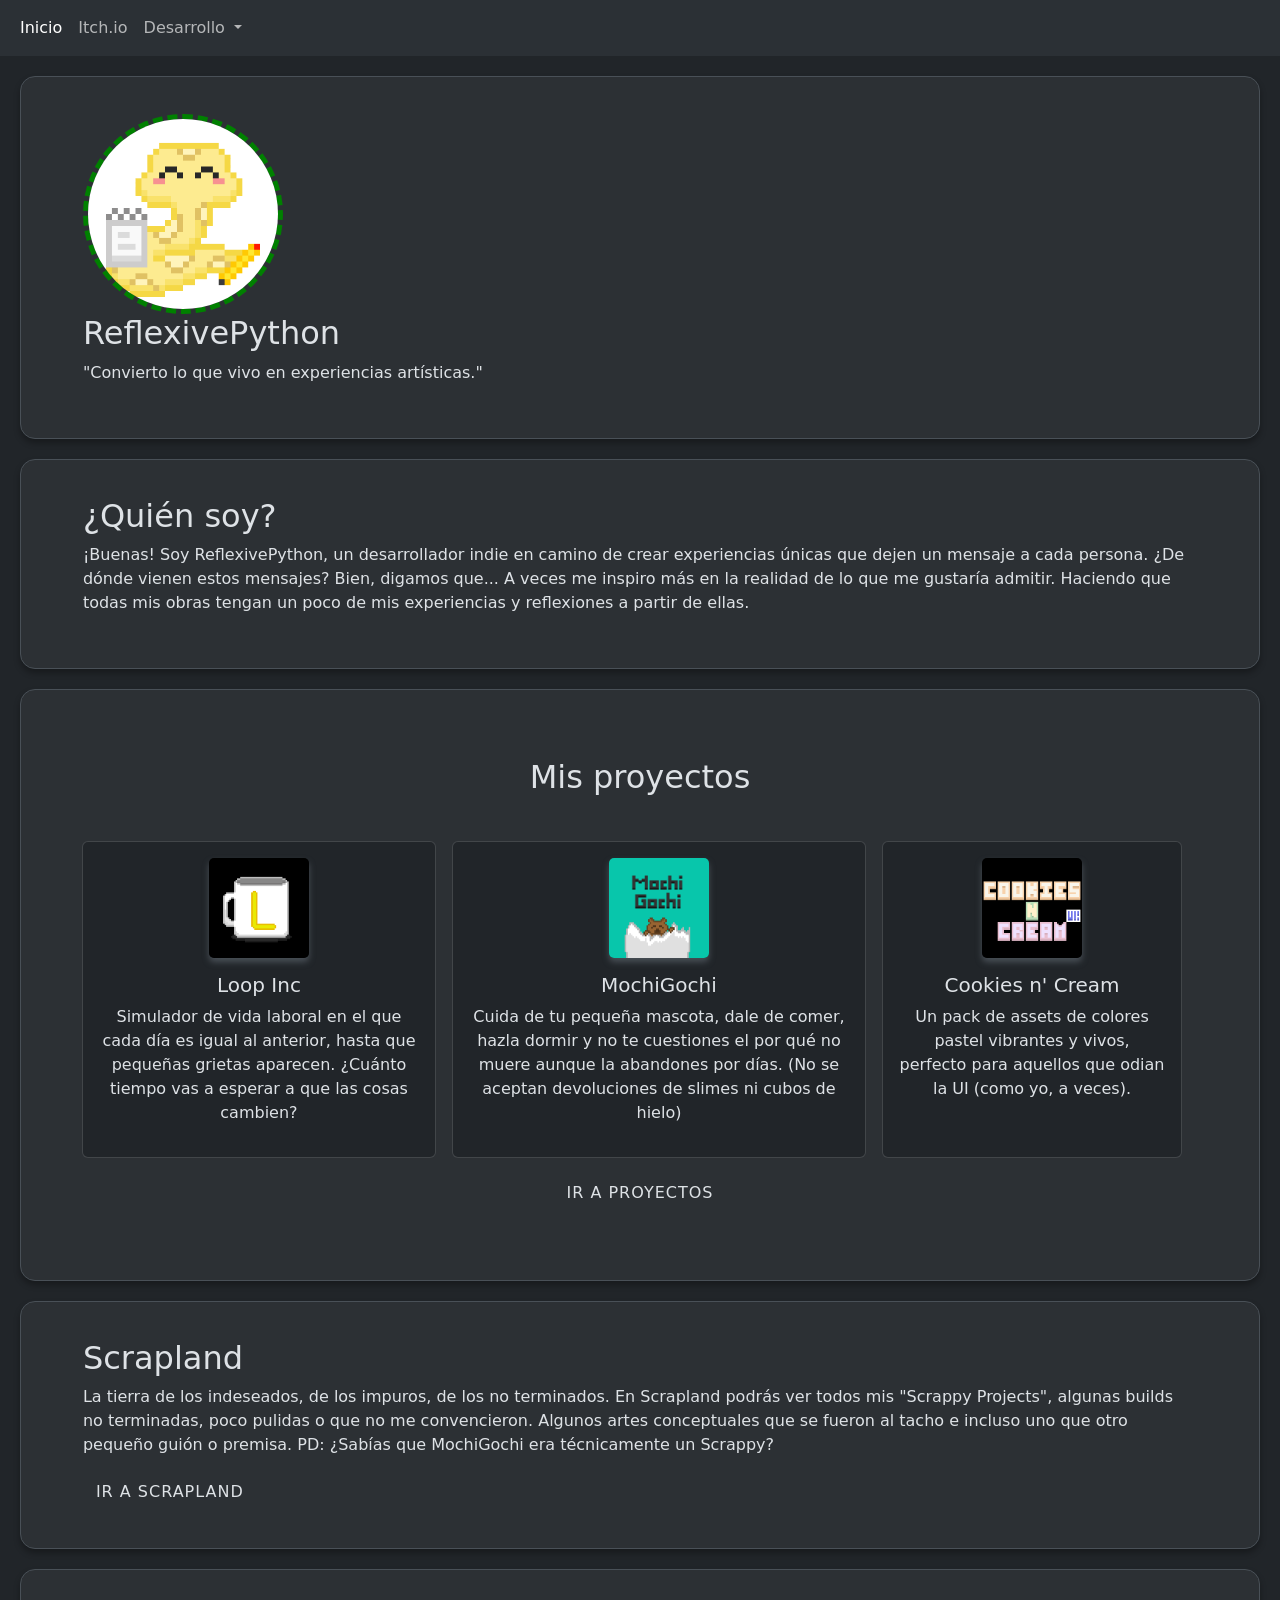
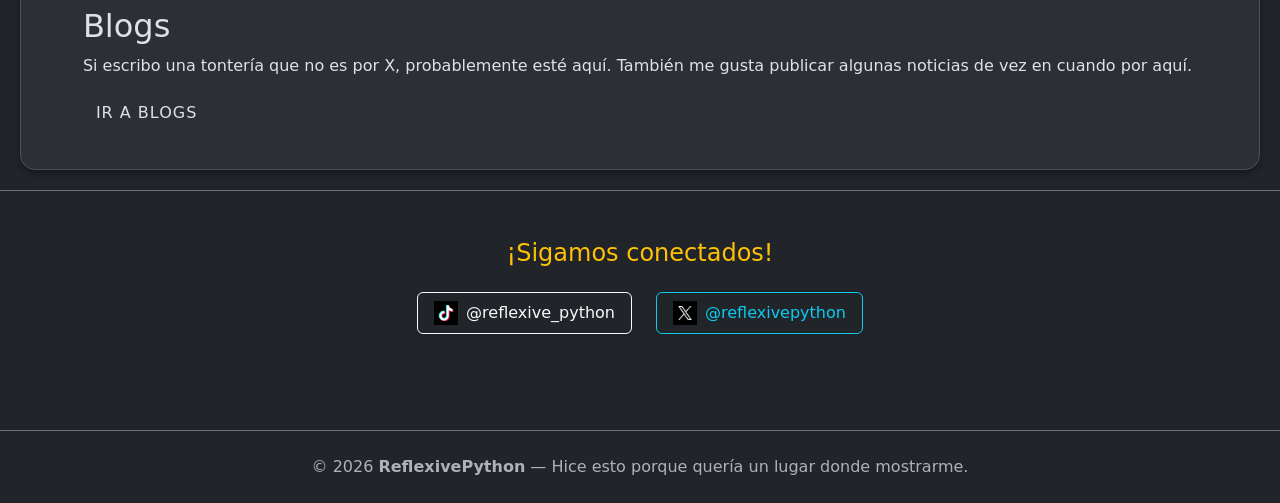
==== index.html @ a8d0e6fb "Arreglada la ruta index" ====
<!DOCTYPE html>
<html lang="en" data-bs-theme="dark">

<head>
    <meta charset="UTF-8">
    <meta name="viewport" content="width=device-width, initial-scale=1.0">
    <link rel="shortcut icon" href="./src/img/reflexive_python.png" type="image/x-icon">
    <link rel="stylesheet" href="./css/styles.css">
    <link href="https://cdn.jsdelivr.net/npm/bootstrap@5.3.8/dist/css/bootstrap.min.css" rel="stylesheet"
        integrity="sha384-sRIl4kxILFvY47J16cr9ZwB07vP4J8+LH7qKQnuqkuIAvNWLzeN8tE5YBujZqJLB" crossorigin="anonymous">
    <title>Sitio de Python</title>
</head>

<body>
    <!-- Dayum so this is the header uhum -->
    <nav class="navbar navbar-expand-lg bg-body-tertiary">
        <div class="container-fluid">
            <button class="navbar-toggler" type="button" data-bs-toggle="collapse"
                data-bs-target="#navbarSupportedContent" aria-controls="navbarSupportedContent" aria-expanded="false"
                aria-label="Toggle navigation">
                <span class="navbar-toggler-icon"></span>
            </button>
            <div class="collapse navbar-collapse" id="navbarSupportedContent">
                <ul class="navbar-nav me-auto mb-2 mb-lg-0">
                    <li class="nav-item">
                        <a class="nav-link active" aria-current="page" href="#">Inicio</a>
                    </li>
                    <li class="nav-item">
                        <a class="nav-link" href="https://reflexivepython.itch.io/" target="_blank">Itch.io</a>
                    </li>
                    <li class="nav-item dropdown">
                        <a class="nav-link dropdown-toggle" href="#" role="button" data-bs-toggle="dropdown"
                            aria-expanded="false">
                            Desarrollo
                        </a>
                        <ul class="dropdown-menu">
                            <li><a class="dropdown-item" href="./html/projects.html">Proyectos</a></li>
                            <li><a class="dropdown-item" href="./html/scrapland.html">Scrapland</a></li>
                            <li><a class="dropdown-item" href="./html/blogs.html">Blogs</a></li>
                            <li>
                                <hr class="dropdown-divider">
                            </li>
                            <li class="nav-item dropdown">
                            <li><a class="dropdown-item" href="#social-media">Mis redes</a></li>
                        </ul>
                    </li>
                </ul>
            </div>
        </div>
    </nav>

    <!-- Ummm container? -->
    <div class="hero-container">
        <div class="floating-left-container">
            <img src="./src/img/reflexive_python.png" alt="RefPy Profile Pic">
            <h2>ReflexivePython</h2>
            <p>"Convierto lo que vivo en experiencias artísticas."</p>
        </div>
    </div>

    <!-- Yeah another container just bc yes -->
    <div class="hero-container">
        <div class="floating-left-container">
            <h2>¿Quién soy?</h2>
            <p>
                ¡Buenas! Soy ReflexivePython,
                un desarrollador indie en camino de crear
                experiencias únicas que dejen un mensaje a cada persona.
                ¿De dónde vienen estos mensajes? Bien, digamos que... A
                veces me inspiro más en la realidad de lo que me gustaría admitir.
                Haciendo que todas mis obras tengan un poco de mis experiencias
                y reflexiones a partir de ellas.
            </p>
        </div>
    </div>

    <!-- And yet another container with the scroller -->
    <div class="hero-container">
        <div class="container text-center py-5">

            <h2 class="mb-4">Mis proyectos</h2>

            <div class="d-flex flex-nowrap overflow-auto pb-3 custom-scroller">

                <!-- Cards -->
                <div class="card custom-card me-3" style="min-width: 300px;">
                    <div class="card-body">
                        <img src="./src/img/icon_512x512.png" alt="Cup of coffee with an L" width="100px">
                        <h5 class="card-title">Loop Inc</h5>
                        <p>
                            Simulador de vida laboral en el que cada día
                            es igual al anterior, hasta que pequeñas grietas aparecen.
                            ¿Cuánto tiempo vas a esperar a que las cosas cambien?
                        </p>
                    </div>
                </div>

                <div class="card custom-card me-3" style="min-width: 300px;">
                    <div class="card-body">
                        <img src="./src/img/icon_upscaled.png" alt="Capybara Pet from an egg (this has no sense)"
                            width="100px">
                        <h5 class="card-title">MochiGochi</h5>
                        <p>
                            Cuida de tu pequeña mascota, dale de comer, hazla dormir
                            y no te cuestiones el por qué no muere aunque la abandones por días.
                            (No se aceptan devoluciones de slimes ni cubos de hielo)
                        </p>
                    </div>
                </div>

                <div class="card custom-card me-3" style="min-width: 300px;">
                    <div class="card-body">
                        <img src="./src/img/cookies_n_cream_logo.png" alt="Cookies n Cream words" width="100px">
                        <h5 class="card-title">Cookies n' Cream</h5>
                        <p>
                            Un pack de assets de colores pastel vibrantes y vivos,
                            perfecto para aquellos que odian la UI (como yo, a veces).
                        </p>
                    </div>
                </div>


            </div>

            <a href="./html/projects.html" class="btn btn-custom-action">Ir a Proyectos</a>

        </div>
    </div>

    <!-- Por qué rayos comento mi código en inglés? no lo sé, pero este es otro contenedor
     que me ayuda a simplemente mostrar un h2 y un parrafo y que se vea bonito con border del div y padding -->
    <div class="hero-container">
        <div class="floating-left-container">
            <h2>Scrapland</h2>
            <p>
                La tierra de los indeseados, de los impuros, de los no terminados.
                En Scrapland podrás ver todos mis "Scrappy Projects", algunas builds no
                terminadas, poco pulidas o que no me convencieron. Algunos artes conceptuales
                que se fueron al tacho e incluso uno que otro pequeño guión o premisa.
                PD: ¿Sabías que MochiGochi era técnicamente un Scrappy?
            </p>
            <a href="./html/scrapland.html" class="btn btn-custom-action">Ir a Scrapland</a>
        </div>
    </div>

    <div class="hero-container">
        <div class="floating-left-container">
            <h2>Blogs</h2>
            <p>
                Si escribo una tontería que no es por X, probablemente
                esté aquí. También me gusta publicar algunas noticias de vez en cuando por aquí.
            </p>
            <a href="./html/blogs.html" class="btn btn-custom-action">Ir a Blogs</a>
        </div>
    </div>

    <!-- Social media container -->
    <div id="social-media" class="container-fluid py-5 bg-dark border-top border-secondary">
        <div class="row justify-content-center text-center">
            <div class="col-md-6">
                <h4 class="text-warning mb-4">¡Sigamos conectados!</h4>
                <div class="row justify-content-center g-4">

                    <!-- TikTok button -->
                    <div class="col-auto">
                        <a href="https://www.tiktok.com/@reflexive_python" target="_blank"
                            class="btn btn-outline-light d-flex align-items-center px-3 py-2 shadow-sm">
                            <img src="./src/img/tiktok.png" alt="TikTok" width="24" height="24" class="me-2">
                            <span>@reflexive_python</span>
                        </a>
                    </div>

                    <!-- X button -->
                    <div class="col-auto">
                        <a href="https://x.com/reflexivepython" target="_blank"
                            class="btn btn-outline-info d-flex align-items-center px-3 py-2 shadow-sm">
                            <img src="./src/img/x.png" alt="X" width="24" height="24" class="me-2">
                            <span>@reflexivepython</span>
                        </a>
                    </div>

                </div>
            </div>
        </div>
    </div>

    <!-- End of the line... Oh i meant to say footer -->
    <footer class="container-fluid py-4 mt-5 border-top border-secondary">
        <div class="row">
            <div class="col-12 text-center">
                <p class="text-muted mb-0">
                    &copy; 2026 <strong>ReflexivePython</strong> — Hice esto porque quería un lugar donde mostrarme.
                </p>
            </div>
        </div>
    </footer>

    <script src="https://cdn.jsdelivr.net/npm/bootstrap@5.3.8/dist/js/bootstrap.bundle.min.js"
        integrity="sha384-FKyoEForCGlyvwx9Hj09JcYn3nv7wiPVlz7YYwJrWVcXK/BmnVDxM+D2scQbITxI"
        crossorigin="anonymous"></script>

</body>

</html>
---- css/styles.css ----
body {
    background-color: #121212;
    color: #f1f1f1;
}

.card{
    background-color: #1e1e1e;
    border: 1px solid #2a2a2a;
}

.navbar{
    background-color: #0a0a0a;
}

.container{
    margin: 20px 20px;
}

.custom-card {
    margin-top: 20px;
}

.hero-container {
    display: flex;
    border-radius: 25px;
    margin: 20px 20px;
    background-color: #2c3034;
    border: 1px solid #495057;
    border-radius: 15px;
    box-shadow: 0 4px 6px rgba(0, 0, 0, 0.3);
}

.floating-left-container {
    float: left;
    padding: 3% 5%;
}

.floating-left-container img{
    border-radius: 100%;
    border-style: dashed;
    border-width: 5px;
    border-color:green;
    width: 200px;
}

.card-body img{
    width: 100px;
    margin-bottom: 15px;
    border-radius: 5px;
    box-shadow: 0 4px 6px #495057;
}

.custom-scroller::-webkit-scrollbar {
    height: 8px;
}
.custom-scroller::-webkit-scrollbar-thumb {
    background: #495057; 
    border-radius: 10px;
}

.btn-custom-action {
    background-color: transparent;
    color: #ffcc00;            
    border: 2px solid #ffcc00;
    padding: 10px 30px;
    font-weight: bold;
    text-transform: uppercase;
    letter-spacing: 1px;
    transition: all 0.3s ease;
    border-radius: 8px;       
}

.btn-custom-action:hover {
    background-color: #ffcc00;
    color: #212529;             
    box-shadow: 0 0 15px rgba(255, 204, 0, 0.4); 
    transform: translateY(-2px); 
}

.img-pixel {
    image-rendering: pixelated;
    image-rendering: crisp-edges;
}

.gallery-item {
    background-color: #2c3034;
    transition: transform 0.3s ease;
    cursor: pointer;
}

.gallery-item:hover {
    transform: scale(1.05);
    border: 1px solid #ffcc00;
}
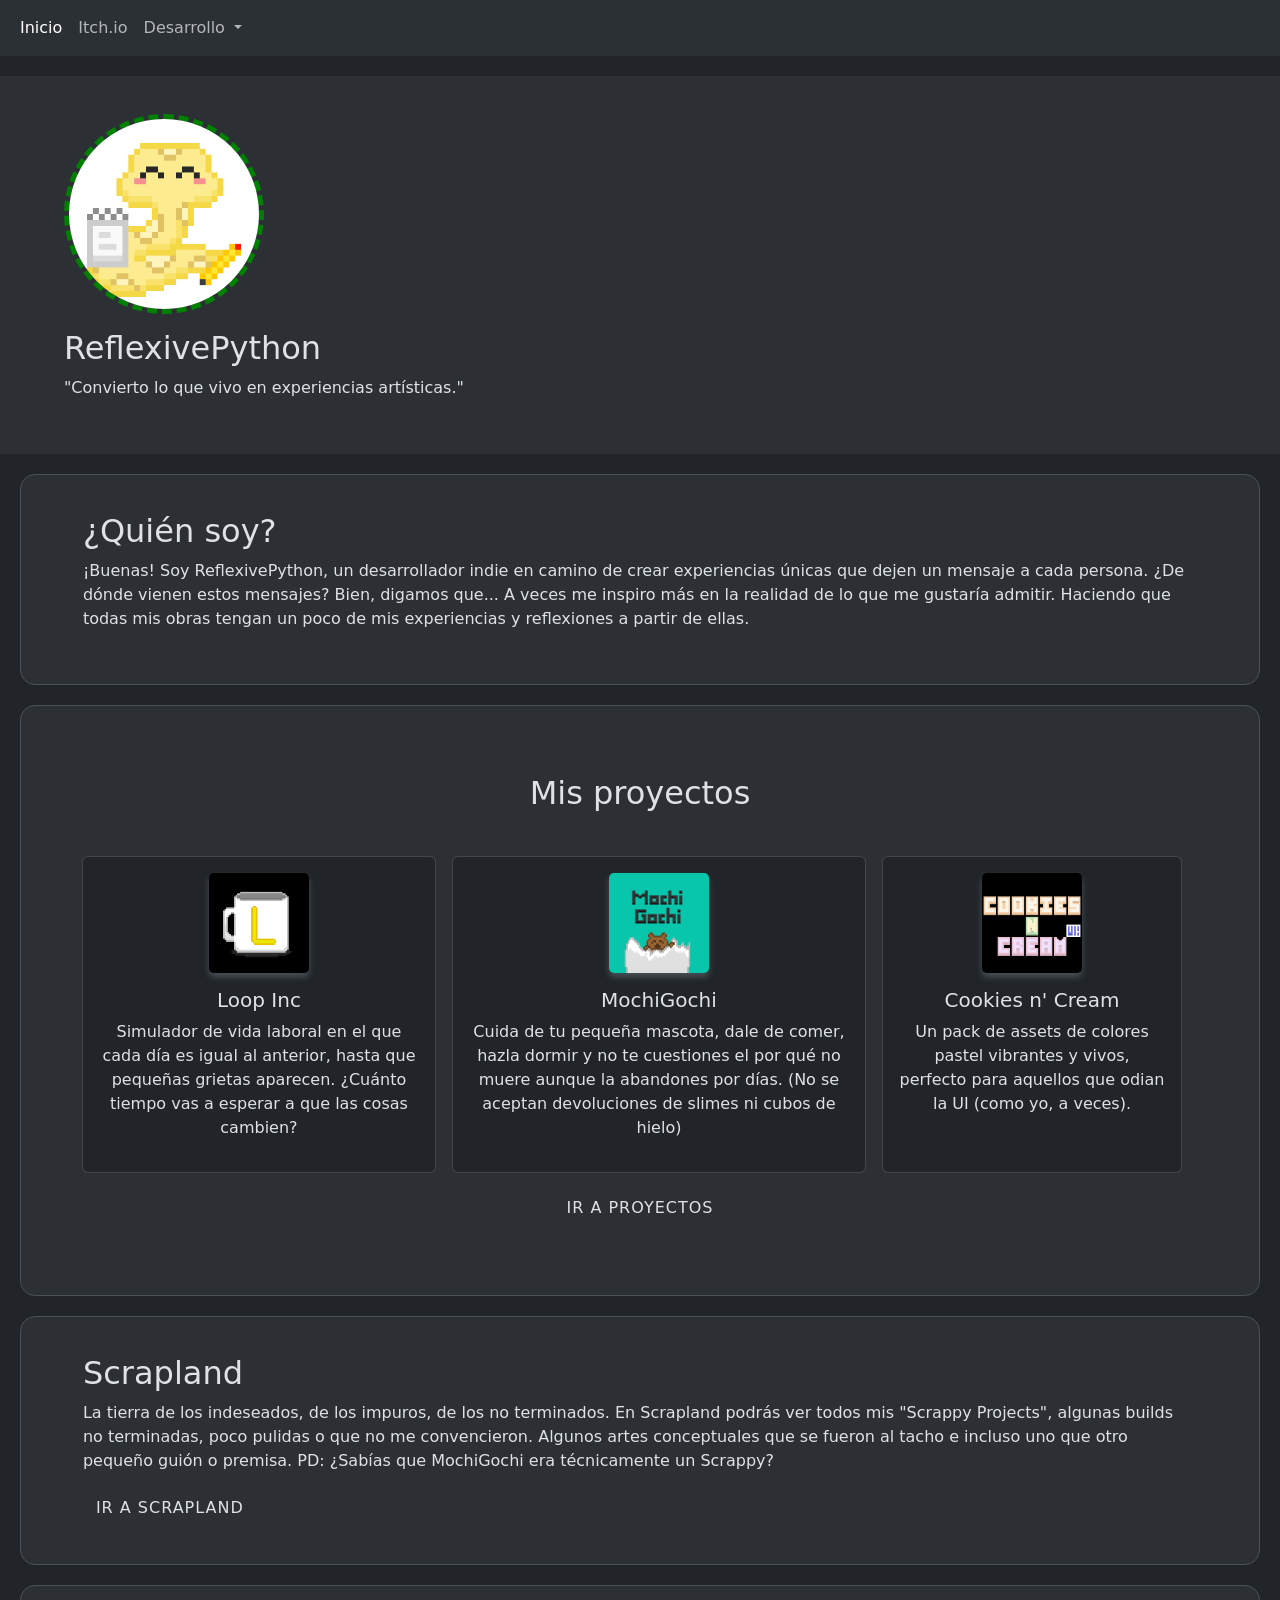
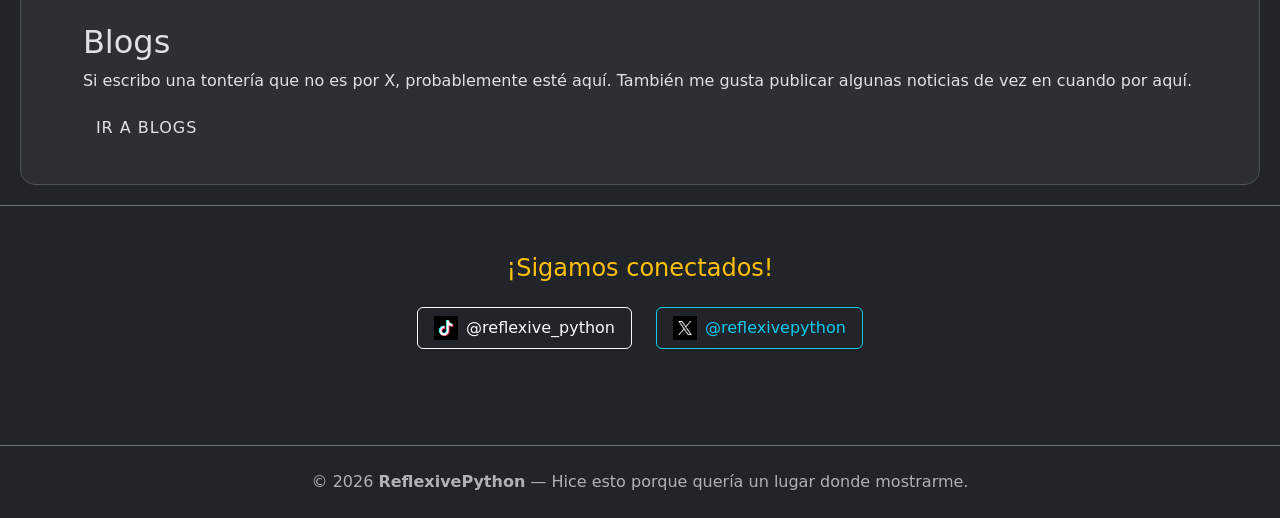
==== commit bd544b0d: "Fix banner and shadow" ====
--- a/index.html
+++ b/index.html
@@ -50,7 +50,7 @@
     </nav>
 
     <!-- Ummm container? -->
-    <div class="hero-container">
+    <div class="banner-container">
         <div class="floating-left-container">
             <img src="./src/img/reflexive_python.png" alt="RefPy Profile Pic">
             <h2>ReflexivePython</h2>
--- a/css/styles.css
+++ b/css/styles.css
@@ -27,7 +27,16 @@
     background-color: #2c3034;
     border: 1px solid #495057;
     border-radius: 15px;
-    box-shadow: 0 4px 6px rgba(0, 0, 0, 0.3);
+}
+
+.banner-container {
+    display: flex;
+    margin: 20px 0px;
+    background-color: #2c3034;
+}
+
+.banner-container img {
+    margin-bottom: 15px;
 }
 
 .floating-left-container {
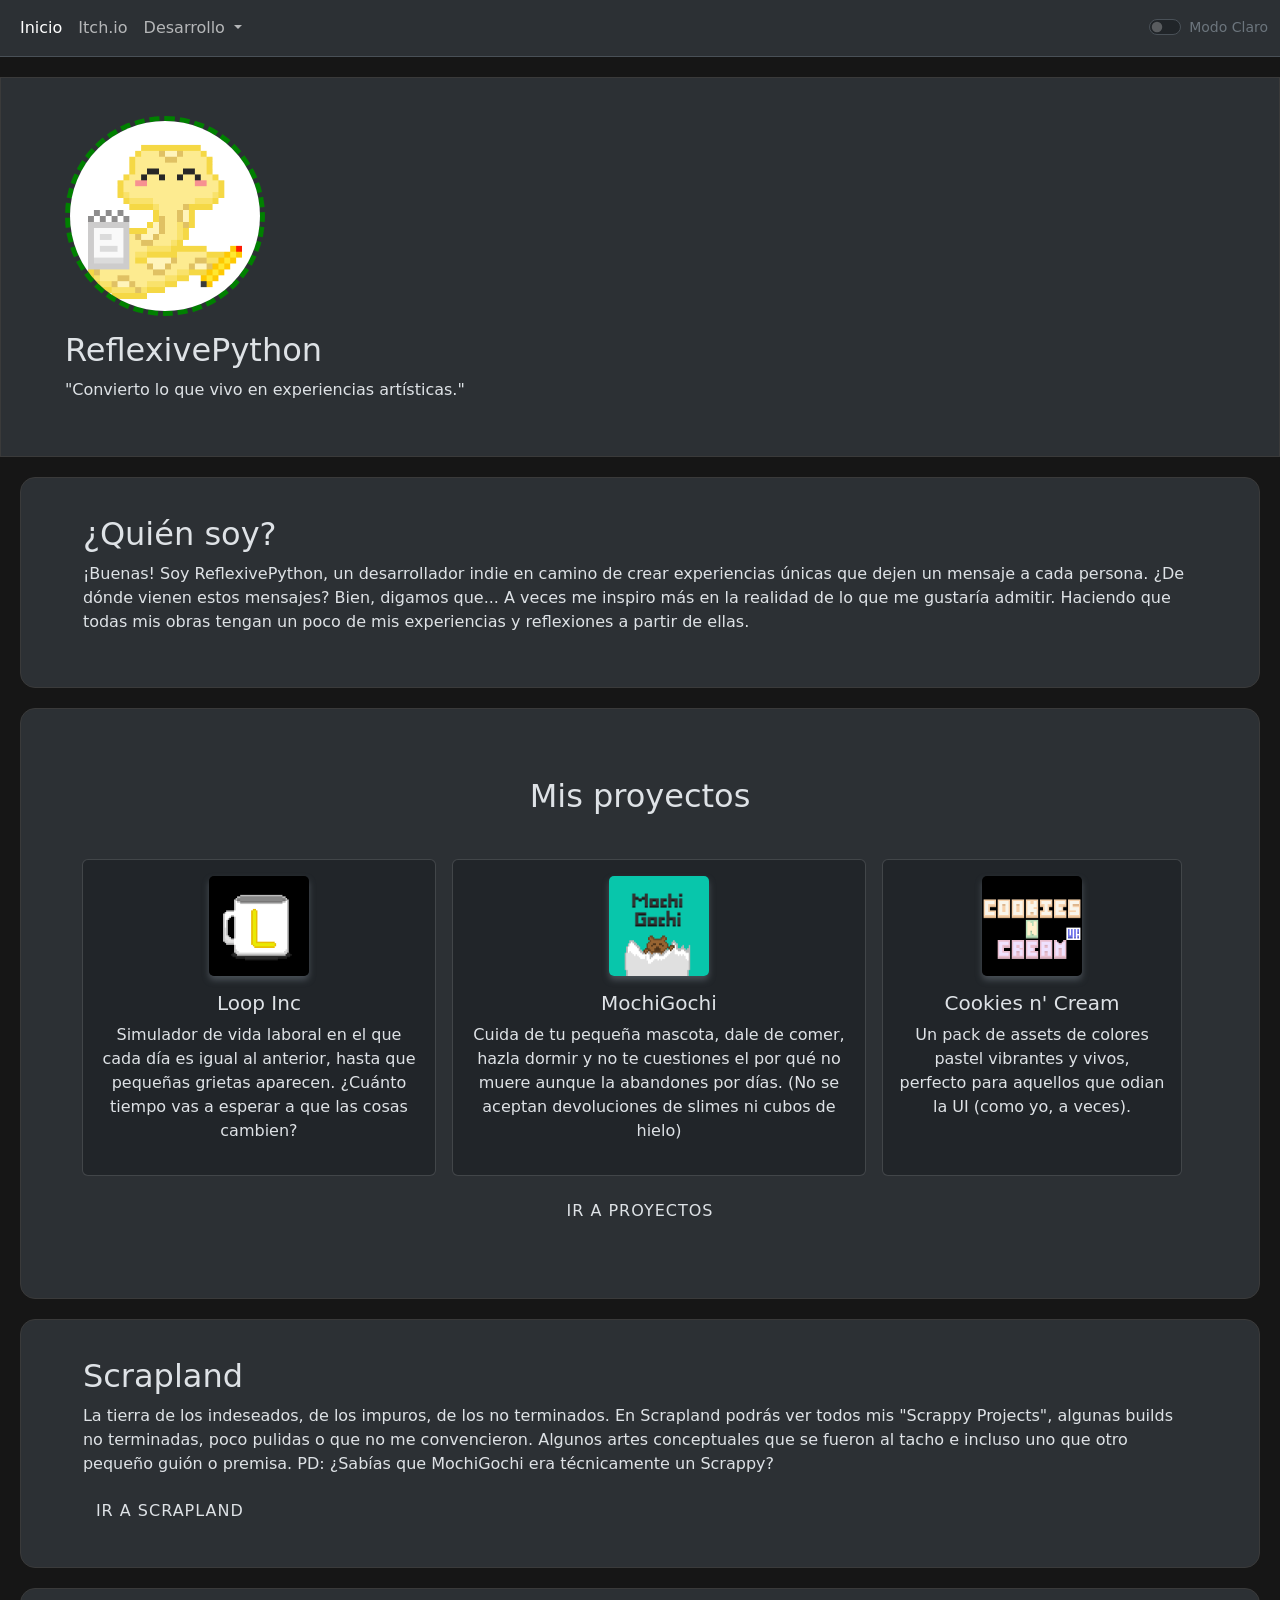
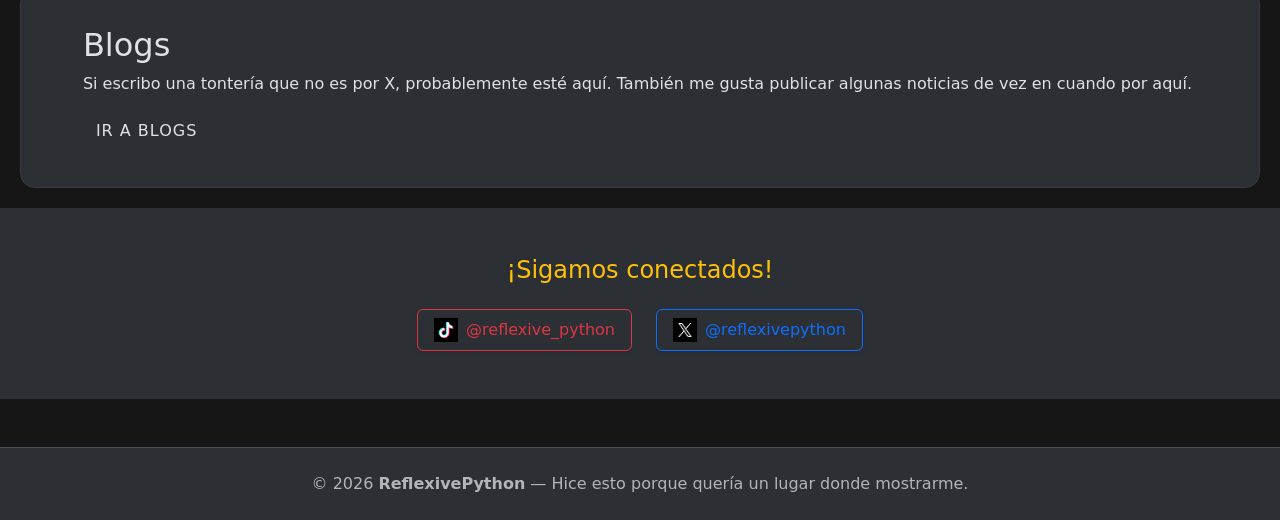
==== commit 96c08498: "Added light mode, updated Loop Inc Legacy" ====
--- a/index.html
+++ b/index.html
@@ -13,7 +13,7 @@
 
 <body>
     <!-- Dayum so this is the header uhum -->
-    <nav class="navbar navbar-expand-lg bg-body-tertiary">
+    <nav class="navbar navbar-expand-lg border-bottom">
         <div class="container-fluid">
             <button class="navbar-toggler" type="button" data-bs-toggle="collapse"
                 data-bs-target="#navbarSupportedContent" aria-controls="navbarSupportedContent" aria-expanded="false"
@@ -45,6 +45,12 @@
                         </ul>
                     </li>
                 </ul>
+
+                <div class="form-check form-switch ms-3">
+                    <input class="form-check-input" type="checkbox" role="switch" id="themeSwitcher">
+                    <label class="form-check-label text-secondary small" id="switch-mode" for="themeSwitcher">Modo Claro</label>
+                </div>
+
             </div>
         </div>
     </nav>
@@ -155,7 +161,7 @@
     </div>
 
     <!-- Social media container -->
-    <div id="social-media" class="container-fluid py-5 bg-dark border-top border-secondary">
+    <div id="social-media" class="container-fluid py-5 border-secondary">
         <div class="row justify-content-center text-center">
             <div class="col-md-6">
                 <h4 class="text-warning mb-4">¡Sigamos conectados!</h4>
@@ -164,7 +170,7 @@
                     <!-- TikTok button -->
                     <div class="col-auto">
                         <a href="https://www.tiktok.com/@reflexive_python" target="_blank"
-                            class="btn btn-outline-light d-flex align-items-center px-3 py-2 shadow-sm">
+                            class="btn btn-outline-danger d-flex align-items-center px-3 py-2 shadow-sm">
                             <img src="./src/img/tiktok.png" alt="TikTok" width="24" height="24" class="me-2">
                             <span>@reflexive_python</span>
                         </a>
@@ -173,7 +179,7 @@
                     <!-- X button -->
                     <div class="col-auto">
                         <a href="https://x.com/reflexivepython" target="_blank"
-                            class="btn btn-outline-info d-flex align-items-center px-3 py-2 shadow-sm">
+                            class="btn btn-outline-primary d-flex align-items-center px-3 py-2 shadow-sm">
                             <img src="./src/img/x.png" alt="X" width="24" height="24" class="me-2">
                             <span>@reflexivepython</span>
                         </a>
@@ -185,7 +191,7 @@
     </div>
 
     <!-- End of the line... Oh i meant to say footer -->
-    <footer class="container-fluid py-4 mt-5 border-top border-secondary">
+    <footer class="container-fluid py-4 mt-5 border-top">
         <div class="row">
             <div class="col-12 text-center">
                 <p class="text-muted mb-0">
@@ -199,6 +205,8 @@
         integrity="sha384-FKyoEForCGlyvwx9Hj09JcYn3nv7wiPVlz7YYwJrWVcXK/BmnVDxM+D2scQbITxI"
         crossorigin="anonymous"></script>
 
+    <script src="./js/light_mode_manager.js"></script>
+
 </body>
 
 </html>
--- a/css/styles.css
+++ b/css/styles.css
@@ -1,15 +1,58 @@
-body {
-    background-color: #121212;
-    color: #f1f1f1;
+/* Default light theme */
+:root {
+    --main-bg: #dbdcdc;
+    --bg-card: #FFFFFF;
+    --text-color: #2D3436;
+    --border-color: #d1d5da;
+    --bg-hero: #ffffff;
+    --warning-color: #F39C12;
 }
 
-.card{
-    background-color: #1e1e1e;
-    border: 1px solid #2a2a2a;
+/* Default dark theme */
+[data-bs-theme="dark"] {
+    --main-bg: #161616;
+    --bg-card: #1e1e1e;
+    --text-color: #f1f1f1;
+    --border-color: #3a3a3a;
+    --bg-hero: #2c3034;
+    --warning-color: #ffcc00;
+}
+
+/* Body background and font color */
+body {
+    background-color: var(--main-bg) !important;
+    color: var(--text-color);
+}
+
+/* Card bg and border */
+.card {
+    background-color: var(--bg-card);
+    border: 1px solid var(--border-color);
+}
+
+/* hero section container bg border and margin */
+.hero-container {
+    background-color: var(--bg-hero);
+    display: flex;
+    margin: 20px 20px;
+    border-radius: 15px;
+    border: 1px solid var(--border-color);
+}
+
+/* uuuuugh im not gonna comment ts this is just margin padding and bg all above */
+.banner-container {
+    display: flex;
+    margin: 20px 0px;
+    background-color: var(--bg-hero);
+    border: 1px solid var(--border-color);
+}
+
+.container-fluid {
+    background-color: var(--bg-hero);
 }
 
 .navbar{
-    background-color: #0a0a0a;
+    background-color: var(--bg-hero);
 }
 
 .container{
@@ -20,20 +63,6 @@
     margin-top: 20px;
 }
 
-.hero-container {
-    display: flex;
-    border-radius: 25px;
-    margin: 20px 20px;
-    background-color: #2c3034;
-    border: 1px solid #495057;
-    border-radius: 15px;
-}
-
-.banner-container {
-    display: flex;
-    margin: 20px 0px;
-    background-color: #2c3034;
-}
 
 .banner-container img {
     margin-bottom: 15px;
@@ -69,8 +98,8 @@
 
 .btn-custom-action {
     background-color: transparent;
-    color: #ffcc00;            
-    border: 2px solid #ffcc00;
+    color: var(--warning-color);            
+    border: 2px solid var(--warning-color);
     padding: 10px 30px;
     font-weight: bold;
     text-transform: uppercase;
@@ -80,7 +109,7 @@
 }
 
 .btn-custom-action:hover {
-    background-color: #ffcc00;
+    background-color: var(--warning-color);
     color: #212529;             
     box-shadow: 0 0 15px rgba(255, 204, 0, 0.4); 
     transform: translateY(-2px); 
@@ -91,13 +120,40 @@
     image-rendering: crisp-edges;
 }
 
+.modal-header,
+.modal-body {
+    background-color: var(--bg-card);
+}
+
+.modal-body {
+    color: var(--text-color);
+}
+
+.blog-container,
+.blog-content {
+    background-color: var(--bg-card);
+    color: var(--text-color);
+    border-radius: 10px;
+}
+
 .gallery-item {
-    background-color: #2c3034;
+    background-color: var(--bg-card);
     transition: transform 0.3s ease;
     cursor: pointer;
 }
 
 .gallery-item:hover {
     transform: scale(1.05);
-    border: 1px solid #ffcc00;
+    border: 1px solid var(--warning-color);
 }
+
+/* light/dark mode switch theme */
+.form-check-input:checked {
+    background-color: var(--warning-color);
+    border-color: var(--warning-color);
+}
+
+.form-check-input:focus {
+    box-shadow: 0 0 8px rgba(255, 204, 0, 0.4);
+    border-color: var(--warning-color);
+}
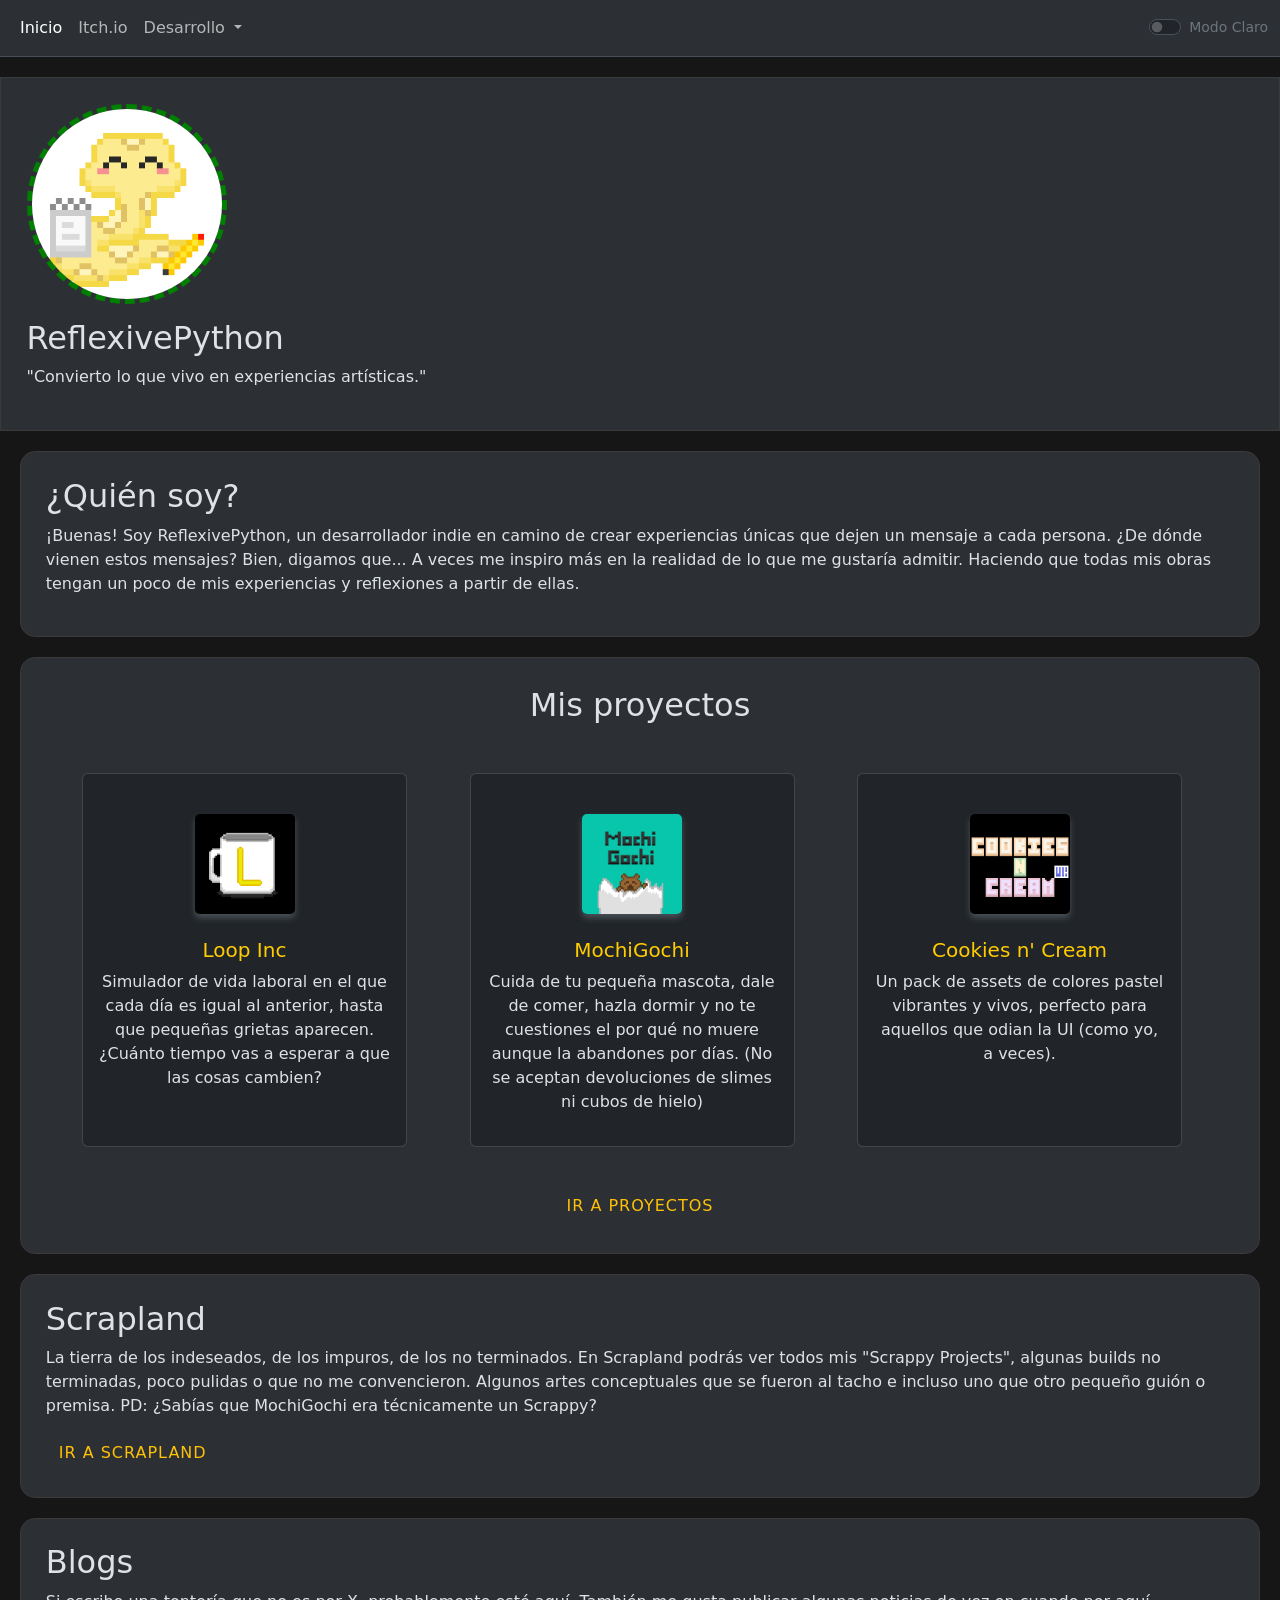
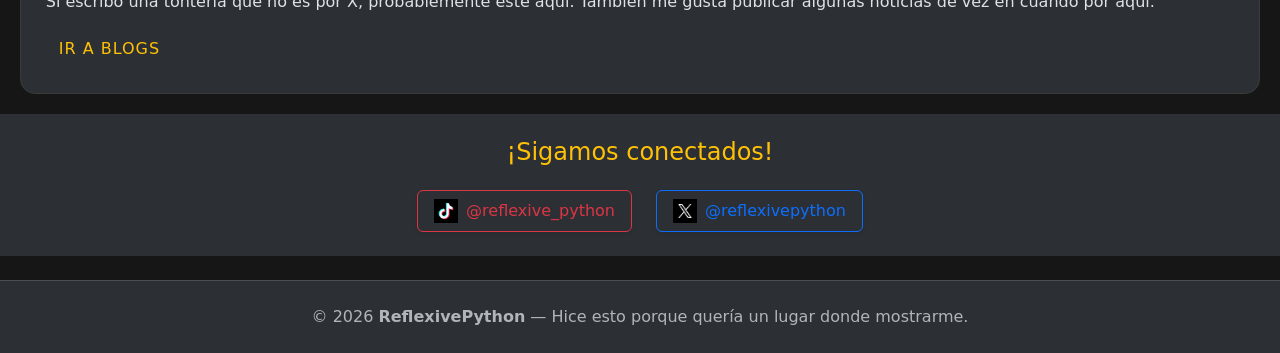
==== commit bbcafe33: "Major style fix (fuck css)" ====
--- a/index.html
+++ b/index.html
@@ -8,7 +8,7 @@
     <link rel="stylesheet" href="./css/styles.css">
     <link href="https://cdn.jsdelivr.net/npm/bootstrap@5.3.8/dist/css/bootstrap.min.css" rel="stylesheet"
         integrity="sha384-sRIl4kxILFvY47J16cr9ZwB07vP4J8+LH7qKQnuqkuIAvNWLzeN8tE5YBujZqJLB" crossorigin="anonymous">
-    <title>Sitio de Python</title>
+    <title>Sitio de RefPy</title>
 </head>
 
 <body>
@@ -82,17 +82,17 @@
 
     <!-- And yet another container with the scroller -->
     <div class="hero-container">
-        <div class="container text-center py-5">
+        <div class="container text-center py-2">
 
             <h2 class="mb-4">Mis proyectos</h2>
 
             <div class="d-flex flex-nowrap overflow-auto pb-3 custom-scroller">
 
                 <!-- Cards -->
-                <div class="card custom-card me-3" style="min-width: 300px;">
-                    <div class="card-body">
-                        <img src="./src/img/icon_512x512.png" alt="Cup of coffee with an L" width="100px">
-                        <h5 class="card-title">Loop Inc</h5>
+                <div class="card custom-card me-3" style="min-width: 325px; max-width: 325px;">
+                    <div class="card-body mx-auto d-block">
+                        <img src="./src/img/icon_512x512.png" alt="Cup of coffee with an L" class="mb-4 mt-4" width="100px">
+                        <h5 class="card-title mb-2" style="color: #ffcc00;">Loop Inc</h5>
                         <p>
                             Simulador de vida laboral en el que cada día
                             es igual al anterior, hasta que pequeñas grietas aparecen.
@@ -101,11 +101,11 @@
                     </div>
                 </div>
 
-                <div class="card custom-card me-3" style="min-width: 300px;">
-                    <div class="card-body">
+                <div class="card custom-card me-3 mx-auto" style="min-width: 325px;  max-width: 325px;">
+                    <div class="card-body mx-auto d-block">
                         <img src="./src/img/icon_upscaled.png" alt="Capybara Pet from an egg (this has no sense)"
-                            width="100px">
-                        <h5 class="card-title">MochiGochi</h5>
+                            class="mb-4 mt-4" width="100px">
+                        <h5 class="card-title mb-2" style="color: #ffcc00;">MochiGochi</h5>
                         <p>
                             Cuida de tu pequeña mascota, dale de comer, hazla dormir
                             y no te cuestiones el por qué no muere aunque la abandones por días.
@@ -114,10 +114,10 @@
                     </div>
                 </div>
 
-                <div class="card custom-card me-3" style="min-width: 300px;">
-                    <div class="card-body">
-                        <img src="./src/img/cookies_n_cream_logo.png" alt="Cookies n Cream words" width="100px">
-                        <h5 class="card-title">Cookies n' Cream</h5>
+                <div class="card custom-card me-3 mx-auto" style="min-width: 325px;  max-width: 325px;">
+                    <div class="card-body mx-auto d-block">
+                        <img src="./src/img/cookies_n_cream_logo.png" alt="Cookies n Cream words" class="mb-4 mt-4" width="100px">
+                        <h5 class="card-title mb-2" style="color: #ffcc00;">Cookies n' Cream</h5>
                         <p>
                             Un pack de assets de colores pastel vibrantes y vivos,
                             perfecto para aquellos que odian la UI (como yo, a veces).
@@ -128,7 +128,7 @@
 
             </div>
 
-            <a href="./html/projects.html" class="btn btn-custom-action">Ir a Proyectos</a>
+            <a href="./html/projects.html" class="btn btn-custom-action text-warning">Ir a Proyectos</a>
 
         </div>
     </div>
@@ -145,7 +145,7 @@
                 que se fueron al tacho e incluso uno que otro pequeño guión o premisa.
                 PD: ¿Sabías que MochiGochi era técnicamente un Scrappy?
             </p>
-            <a href="./html/scrapland.html" class="btn btn-custom-action">Ir a Scrapland</a>
+            <a href="./html/scrapland.html" class="btn btn-custom-action text-warning">Ir a Scrapland</a>
         </div>
     </div>
 
@@ -156,12 +156,12 @@
                 Si escribo una tontería que no es por X, probablemente
                 esté aquí. También me gusta publicar algunas noticias de vez en cuando por aquí.
             </p>
-            <a href="./html/blogs.html" class="btn btn-custom-action">Ir a Blogs</a>
+            <a href="./html/blogs.html" class="btn btn-custom-action text-warning">Ir a Blogs</a>
         </div>
     </div>
 
     <!-- Social media container -->
-    <div id="social-media" class="container-fluid py-5 border-secondary">
+    <div id="social-media" class="container-fluid py-4 border-secondary">
         <div class="row justify-content-center text-center">
             <div class="col-md-6">
                 <h4 class="text-warning mb-4">¡Sigamos conectados!</h4>
@@ -191,7 +191,7 @@
     </div>
 
     <!-- End of the line... Oh i meant to say footer -->
-    <footer class="container-fluid py-4 mt-5 border-top">
+    <footer class="container-fluid py-4 mt-4 border-top">
         <div class="row">
             <div class="col-12 text-center">
                 <p class="text-muted mb-0">
--- a/css/styles.css
+++ b/css/styles.css
@@ -1,6 +1,6 @@
 /* Default light theme */
 :root {
-    --main-bg: #dbdcdc;
+    --main-bg: #e0e1e1;
     --bg-card: #FFFFFF;
     --text-color: #2D3436;
     --border-color: #d1d5da;
@@ -47,6 +47,10 @@
     border: 1px solid var(--border-color);
 }
 
+.btn-close {
+    z-index: 5;
+}
+
 .container-fluid {
     background-color: var(--bg-hero);
 }
@@ -59,10 +63,19 @@
     margin: 20px 20px;
 }
 
-.custom-card {
-    margin-top: 20px;
+.card-body {
+    display: flex;
+    flex-direction: column;
+    min-height: 180px;
 }
 
+.card-body .card-text {
+    flex-grow: 1;
+}
+
+.custom-card {
+    margin: 1.5rem 0;
+}
 
 .banner-container img {
     margin-bottom: 15px;
@@ -70,7 +83,7 @@
 
 .floating-left-container {
     float: left;
-    padding: 3% 5%;
+    padding: 2% 2%;
 }
 
 .floating-left-container img{
@@ -136,7 +149,15 @@
     border-radius: 10px;
 }
 
+/*  Style for modal gallery item */
+
 .gallery-item {
+    width: 100%;
+    height: 150px;
+    display: flex;
+    justify-content: center;
+    align-items: center;
+    overflow: hidden;
     background-color: var(--bg-card);
     transition: transform 0.3s ease;
     cursor: pointer;
@@ -149,11 +170,11 @@
 
 /* light/dark mode switch theme */
 .form-check-input:checked {
-    background-color: var(--warning-color);
-    border-color: var(--warning-color);
+    background-color: var(--warning-color)!important;
+    border-color: var(--warning-color)!important;
 }
 
 .form-check-input:focus {
-    box-shadow: 0 0 8px rgba(255, 204, 0, 0.4);
-    border-color: var(--warning-color);
+    box-shadow: 0 0 8px rgba(255, 204, 0, 0.4)!important;
+    border-color: var(--warning-color)!important;
 }
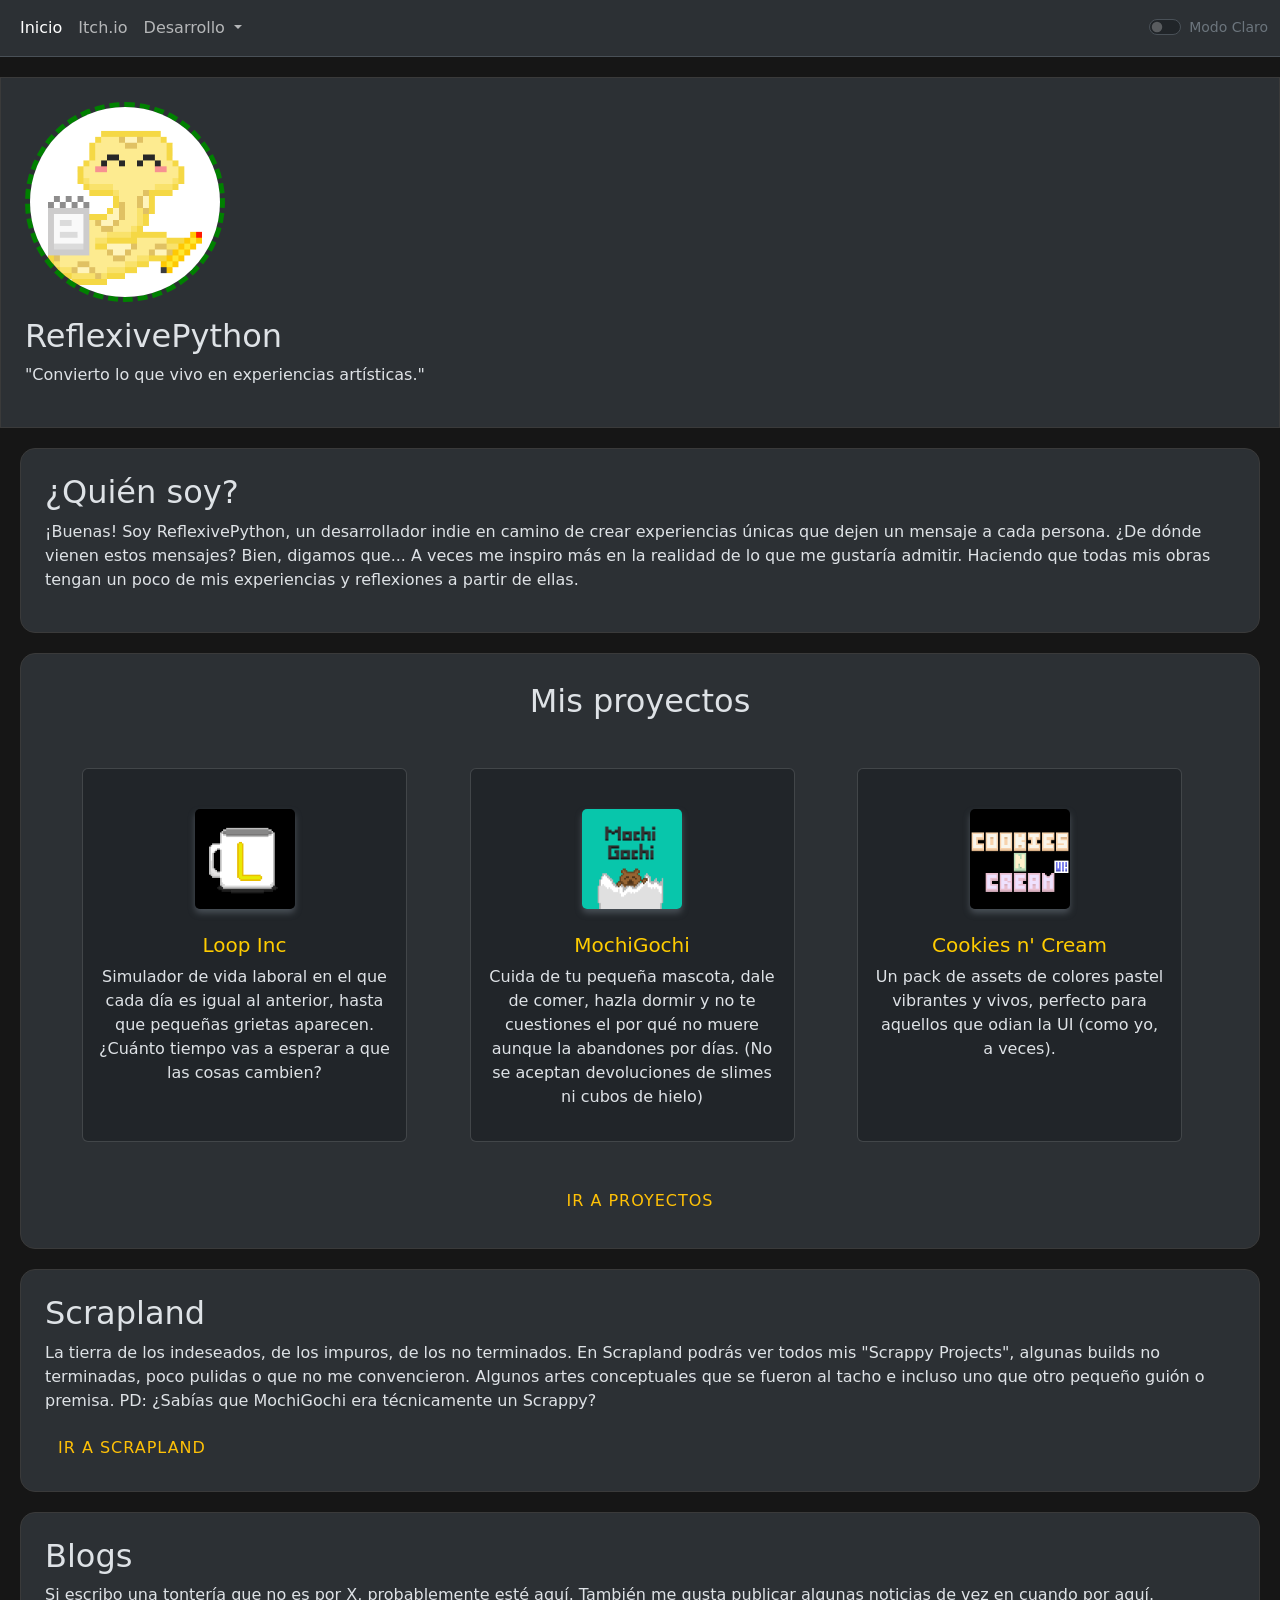
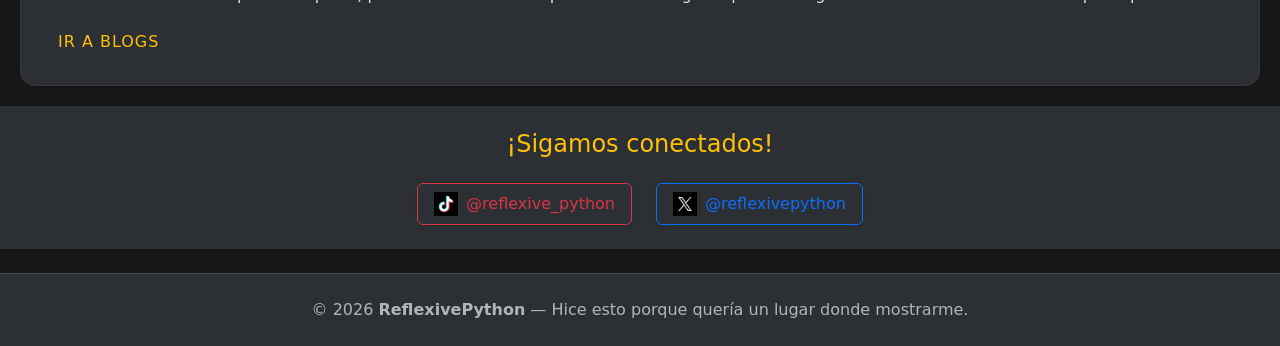
==== commit aa219785: "Added new make a tea info" ====
--- a/index.html
+++ b/index.html
@@ -1,212 +1,212 @@
-<!DOCTYPE html>
-<html lang="en" data-bs-theme="dark">
-
-<head>
-    <meta charset="UTF-8">
-    <meta name="viewport" content="width=device-width, initial-scale=1.0">
-    <link rel="shortcut icon" href="./src/img/reflexive_python.png" type="image/x-icon">
-    <link rel="stylesheet" href="./css/styles.css">
-    <link href="https://cdn.jsdelivr.net/npm/bootstrap@5.3.8/dist/css/bootstrap.min.css" rel="stylesheet"
-        integrity="sha384-sRIl4kxILFvY47J16cr9ZwB07vP4J8+LH7qKQnuqkuIAvNWLzeN8tE5YBujZqJLB" crossorigin="anonymous">
-    <title>Sitio de RefPy</title>
-</head>
-
-<body>
-    <!-- Dayum so this is the header uhum -->
-    <nav class="navbar navbar-expand-lg border-bottom">
-        <div class="container-fluid">
-            <button class="navbar-toggler" type="button" data-bs-toggle="collapse"
-                data-bs-target="#navbarSupportedContent" aria-controls="navbarSupportedContent" aria-expanded="false"
-                aria-label="Toggle navigation">
-                <span class="navbar-toggler-icon"></span>
-            </button>
-            <div class="collapse navbar-collapse" id="navbarSupportedContent">
-                <ul class="navbar-nav me-auto mb-2 mb-lg-0">
-                    <li class="nav-item">
-                        <a class="nav-link active" aria-current="page" href="#">Inicio</a>
-                    </li>
-                    <li class="nav-item">
-                        <a class="nav-link" href="https://reflexivepython.itch.io/" target="_blank">Itch.io</a>
-                    </li>
-                    <li class="nav-item dropdown">
-                        <a class="nav-link dropdown-toggle" href="#" role="button" data-bs-toggle="dropdown"
-                            aria-expanded="false">
-                            Desarrollo
-                        </a>
-                        <ul class="dropdown-menu">
-                            <li><a class="dropdown-item" href="./html/projects.html">Proyectos</a></li>
-                            <li><a class="dropdown-item" href="./html/scrapland.html">Scrapland</a></li>
-                            <li><a class="dropdown-item" href="./html/blogs.html">Blogs</a></li>
-                            <li>
-                                <hr class="dropdown-divider">
-                            </li>
-                            <li class="nav-item dropdown">
-                            <li><a class="dropdown-item" href="#social-media">Mis redes</a></li>
-                        </ul>
-                    </li>
-                </ul>
-
-                <div class="form-check form-switch ms-3">
-                    <input class="form-check-input" type="checkbox" role="switch" id="themeSwitcher">
-                    <label class="form-check-label text-secondary small" id="switch-mode" for="themeSwitcher">Modo Claro</label>
-                </div>
-
-            </div>
-        </div>
-    </nav>
-
-    <!-- Ummm container? -->
-    <div class="banner-container">
-        <div class="floating-left-container">
-            <img src="./src/img/reflexive_python.png" alt="RefPy Profile Pic">
-            <h2>ReflexivePython</h2>
-            <p>"Convierto lo que vivo en experiencias artísticas."</p>
-        </div>
-    </div>
-
-    <!-- Yeah another container just bc yes -->
-    <div class="hero-container">
-        <div class="floating-left-container">
-            <h2>¿Quién soy?</h2>
-            <p>
-                ¡Buenas! Soy ReflexivePython,
-                un desarrollador indie en camino de crear
-                experiencias únicas que dejen un mensaje a cada persona.
-                ¿De dónde vienen estos mensajes? Bien, digamos que... A
-                veces me inspiro más en la realidad de lo que me gustaría admitir.
-                Haciendo que todas mis obras tengan un poco de mis experiencias
-                y reflexiones a partir de ellas.
-            </p>
-        </div>
-    </div>
-
-    <!-- And yet another container with the scroller -->
-    <div class="hero-container">
-        <div class="container text-center py-2">
-
-            <h2 class="mb-4">Mis proyectos</h2>
-
-            <div class="d-flex flex-nowrap overflow-auto pb-3 custom-scroller">
-
-                <!-- Cards -->
-                <div class="card custom-card me-3" style="min-width: 325px; max-width: 325px;">
-                    <div class="card-body mx-auto d-block">
-                        <img src="./src/img/icon_512x512.png" alt="Cup of coffee with an L" class="mb-4 mt-4" width="100px">
-                        <h5 class="card-title mb-2" style="color: #ffcc00;">Loop Inc</h5>
-                        <p>
-                            Simulador de vida laboral en el que cada día
-                            es igual al anterior, hasta que pequeñas grietas aparecen.
-                            ¿Cuánto tiempo vas a esperar a que las cosas cambien?
-                        </p>
-                    </div>
-                </div>
-
-                <div class="card custom-card me-3 mx-auto" style="min-width: 325px;  max-width: 325px;">
-                    <div class="card-body mx-auto d-block">
-                        <img src="./src/img/icon_upscaled.png" alt="Capybara Pet from an egg (this has no sense)"
-                            class="mb-4 mt-4" width="100px">
-                        <h5 class="card-title mb-2" style="color: #ffcc00;">MochiGochi</h5>
-                        <p>
-                            Cuida de tu pequeña mascota, dale de comer, hazla dormir
-                            y no te cuestiones el por qué no muere aunque la abandones por días.
-                            (No se aceptan devoluciones de slimes ni cubos de hielo)
-                        </p>
-                    </div>
-                </div>
-
-                <div class="card custom-card me-3 mx-auto" style="min-width: 325px;  max-width: 325px;">
-                    <div class="card-body mx-auto d-block">
-                        <img src="./src/img/cookies_n_cream_logo.png" alt="Cookies n Cream words" class="mb-4 mt-4" width="100px">
-                        <h5 class="card-title mb-2" style="color: #ffcc00;">Cookies n' Cream</h5>
-                        <p>
-                            Un pack de assets de colores pastel vibrantes y vivos,
-                            perfecto para aquellos que odian la UI (como yo, a veces).
-                        </p>
-                    </div>
-                </div>
-
-
-            </div>
-
-            <a href="./html/projects.html" class="btn btn-custom-action text-warning">Ir a Proyectos</a>
-
-        </div>
-    </div>
-
-    <!-- Por qué rayos comento mi código en inglés? no lo sé, pero este es otro contenedor
-     que me ayuda a simplemente mostrar un h2 y un parrafo y que se vea bonito con border del div y padding -->
-    <div class="hero-container">
-        <div class="floating-left-container">
-            <h2>Scrapland</h2>
-            <p>
-                La tierra de los indeseados, de los impuros, de los no terminados.
-                En Scrapland podrás ver todos mis "Scrappy Projects", algunas builds no
-                terminadas, poco pulidas o que no me convencieron. Algunos artes conceptuales
-                que se fueron al tacho e incluso uno que otro pequeño guión o premisa.
-                PD: ¿Sabías que MochiGochi era técnicamente un Scrappy?
-            </p>
-            <a href="./html/scrapland.html" class="btn btn-custom-action text-warning">Ir a Scrapland</a>
-        </div>
-    </div>
-
-    <div class="hero-container">
-        <div class="floating-left-container">
-            <h2>Blogs</h2>
-            <p>
-                Si escribo una tontería que no es por X, probablemente
-                esté aquí. También me gusta publicar algunas noticias de vez en cuando por aquí.
-            </p>
-            <a href="./html/blogs.html" class="btn btn-custom-action text-warning">Ir a Blogs</a>
-        </div>
-    </div>
-
-    <!-- Social media container -->
-    <div id="social-media" class="container-fluid py-4 border-secondary">
-        <div class="row justify-content-center text-center">
-            <div class="col-md-6">
-                <h4 class="text-warning mb-4">¡Sigamos conectados!</h4>
-                <div class="row justify-content-center g-4">
-
-                    <!-- TikTok button -->
-                    <div class="col-auto">
-                        <a href="https://www.tiktok.com/@reflexive_python" target="_blank"
-                            class="btn btn-outline-danger d-flex align-items-center px-3 py-2 shadow-sm">
-                            <img src="./src/img/tiktok.png" alt="TikTok" width="24" height="24" class="me-2">
-                            <span>@reflexive_python</span>
-                        </a>
-                    </div>
-
-                    <!-- X button -->
-                    <div class="col-auto">
-                        <a href="https://x.com/reflexivepython" target="_blank"
-                            class="btn btn-outline-primary d-flex align-items-center px-3 py-2 shadow-sm">
-                            <img src="./src/img/x.png" alt="X" width="24" height="24" class="me-2">
-                            <span>@reflexivepython</span>
-                        </a>
-                    </div>
-
-                </div>
-            </div>
-        </div>
-    </div>
-
-    <!-- End of the line... Oh i meant to say footer -->
-    <footer class="container-fluid py-4 mt-4 border-top">
-        <div class="row">
-            <div class="col-12 text-center">
-                <p class="text-muted mb-0">
-                    &copy; 2026 <strong>ReflexivePython</strong> — Hice esto porque quería un lugar donde mostrarme.
-                </p>
-            </div>
-        </div>
-    </footer>
-
-    <script src="https://cdn.jsdelivr.net/npm/bootstrap@5.3.8/dist/js/bootstrap.bundle.min.js"
-        integrity="sha384-FKyoEForCGlyvwx9Hj09JcYn3nv7wiPVlz7YYwJrWVcXK/BmnVDxM+D2scQbITxI"
-        crossorigin="anonymous"></script>
-
-    <script src="./js/light_mode_manager.js"></script>
-
-</body>
-
+<!DOCTYPE html>
+<html lang="en" data-bs-theme="dark">
+
+<head>
+    <meta charset="UTF-8">
+    <meta name="viewport" content="width=device-width, initial-scale=1.0">
+    <link rel="shortcut icon" href="./src/img/reflexive_python.png" type="image/x-icon">
+    <link rel="stylesheet" href="./css/styles.css">
+    <link href="https://cdn.jsdelivr.net/npm/bootstrap@5.3.8/dist/css/bootstrap.min.css" rel="stylesheet"
+        integrity="sha384-sRIl4kxILFvY47J16cr9ZwB07vP4J8+LH7qKQnuqkuIAvNWLzeN8tE5YBujZqJLB" crossorigin="anonymous">
+    <title>Sitio de RefPy</title>
+</head>
+
+<body>
+    <!-- Dayum so this is the header uhum -->
+    <nav class="navbar navbar-expand-lg border-bottom">
+        <div class="container-fluid">
+            <button class="navbar-toggler" type="button" data-bs-toggle="collapse"
+                data-bs-target="#navbarSupportedContent" aria-controls="navbarSupportedContent" aria-expanded="false"
+                aria-label="Toggle navigation">
+                <span class="navbar-toggler-icon"></span>
+            </button>
+            <div class="collapse navbar-collapse" id="navbarSupportedContent">
+                <ul class="navbar-nav me-auto mb-2 mb-lg-0">
+                    <li class="nav-item">
+                        <a class="nav-link active" aria-current="page" href="#">Inicio</a>
+                    </li>
+                    <li class="nav-item">
+                        <a class="nav-link" href="https://reflexivepython.itch.io/" target="_blank">Itch.io</a>
+                    </li>
+                    <li class="nav-item dropdown">
+                        <a class="nav-link dropdown-toggle" href="#" role="button" data-bs-toggle="dropdown"
+                            aria-expanded="false">
+                            Desarrollo
+                        </a>
+                        <ul class="dropdown-menu">
+                            <li><a class="dropdown-item" href="./html/projects.html">Proyectos</a></li>
+                            <li><a class="dropdown-item" href="./html/scrapland.html">Scrapland</a></li>
+                            <li><a class="dropdown-item" href="./html/blogs.html">Blogs</a></li>
+                            <li>
+                                <hr class="dropdown-divider">
+                            </li>
+                            <li class="nav-item dropdown">
+                            <li><a class="dropdown-item" href="#social-media">Mis redes</a></li>
+                        </ul>
+                    </li>
+                </ul>
+
+                <div class="form-check form-switch ms-3">
+                    <input class="form-check-input" type="checkbox" role="switch" id="themeSwitcher">
+                    <label class="form-check-label text-secondary small" id="switch-mode" for="themeSwitcher">Modo Claro</label>
+                </div>
+
+            </div>
+        </div>
+    </nav>
+
+    <!-- Ummm container? -->
+    <div class="banner-container">
+        <div class="floating-left-container">
+            <img src="./src/img/reflexive_python.png" alt="RefPy Profile Pic">
+            <h2>ReflexivePython</h2>
+            <p>"Convierto lo que vivo en experiencias artísticas."</p>
+        </div>
+    </div>
+
+    <!-- Yeah another container just bc yes -->
+    <div class="hero-container">
+        <div class="floating-left-container">
+            <h2>¿Quién soy?</h2>
+            <p>
+                ¡Buenas! Soy ReflexivePython,
+                un desarrollador indie en camino de crear
+                experiencias únicas que dejen un mensaje a cada persona.
+                ¿De dónde vienen estos mensajes? Bien, digamos que... A
+                veces me inspiro más en la realidad de lo que me gustaría admitir.
+                Haciendo que todas mis obras tengan un poco de mis experiencias
+                y reflexiones a partir de ellas.
+            </p>
+        </div>
+    </div>
+
+    <!-- And yet another container with the scroller -->
+    <div class="hero-container">
+        <div class="container text-center py-2">
+
+            <h2 class="mb-4">Mis proyectos</h2>
+
+            <div class="d-flex flex-nowrap overflow-auto pb-3 custom-scroller">
+
+                <!-- Cards -->
+                <div class="card custom-card me-3" style="min-width: 325px; max-width: 325px;">
+                    <div class="card-body mx-auto d-block">
+                        <img src="./src/img/icon_512x512.png" alt="Cup of coffee with an L" class="mb-4 mt-4" width="100px">
+                        <h5 class="card-title mb-2" style="color: #ffcc00;">Loop Inc</h5>
+                        <p>
+                            Simulador de vida laboral en el que cada día
+                            es igual al anterior, hasta que pequeñas grietas aparecen.
+                            ¿Cuánto tiempo vas a esperar a que las cosas cambien?
+                        </p>
+                    </div>
+                </div>
+
+                <div class="card custom-card me-3 mx-auto" style="min-width: 325px;  max-width: 325px;">
+                    <div class="card-body mx-auto d-block">
+                        <img src="./src/img/icon_upscaled.png" alt="Capybara Pet from an egg (this has no sense)"
+                            class="mb-4 mt-4" width="100px">
+                        <h5 class="card-title mb-2" style="color: #ffcc00;">MochiGochi</h5>
+                        <p>
+                            Cuida de tu pequeña mascota, dale de comer, hazla dormir
+                            y no te cuestiones el por qué no muere aunque la abandones por días.
+                            (No se aceptan devoluciones de slimes ni cubos de hielo)
+                        </p>
+                    </div>
+                </div>
+
+                <div class="card custom-card me-3 mx-auto" style="min-width: 325px;  max-width: 325px;">
+                    <div class="card-body mx-auto d-block">
+                        <img src="./src/img/cookies_n_cream_logo.png" alt="Cookies n Cream words" class="mb-4 mt-4" width="100px">
+                        <h5 class="card-title mb-2" style="color: #ffcc00;">Cookies n' Cream</h5>
+                        <p>
+                            Un pack de assets de colores pastel vibrantes y vivos,
+                            perfecto para aquellos que odian la UI (como yo, a veces).
+                        </p>
+                    </div>
+                </div>
+
+
+            </div>
+
+            <a href="./html/projects.html" class="btn btn-custom-action text-warning">Ir a Proyectos</a>
+
+        </div>
+    </div>
+
+    <!-- Por qué rayos comento mi código en inglés? no lo sé, pero este es otro contenedor
+     que me ayuda a simplemente mostrar un h2 y un parrafo y que se vea bonito con border del div y padding -->
+    <div class="hero-container">
+        <div class="floating-left-container">
+            <h2>Scrapland</h2>
+            <p>
+                La tierra de los indeseados, de los impuros, de los no terminados.
+                En Scrapland podrás ver todos mis "Scrappy Projects", algunas builds no
+                terminadas, poco pulidas o que no me convencieron. Algunos artes conceptuales
+                que se fueron al tacho e incluso uno que otro pequeño guión o premisa.
+                PD: ¿Sabías que MochiGochi era técnicamente un Scrappy?
+            </p>
+            <a href="./html/scrapland.html" class="btn btn-custom-action text-warning">Ir a Scrapland</a>
+        </div>
+    </div>
+
+    <div class="hero-container">
+        <div class="floating-left-container">
+            <h2>Blogs</h2>
+            <p>
+                Si escribo una tontería que no es por X, probablemente
+                esté aquí. También me gusta publicar algunas noticias de vez en cuando por aquí.
+            </p>
+            <a href="./html/blogs.html" class="btn btn-custom-action text-warning">Ir a Blogs</a>
+        </div>
+    </div>
+
+    <!-- Social media container -->
+    <div id="social-media" class="container-fluid py-4 border-secondary">
+        <div class="row justify-content-center text-center">
+            <div class="col-md-6">
+                <h4 class="text-warning mb-4">¡Sigamos conectados!</h4>
+                <div class="row justify-content-center g-4">
+
+                    <!-- TikTok button -->
+                    <div class="col-auto">
+                        <a href="https://www.tiktok.com/@reflexive_python" target="_blank"
+                            class="btn btn-outline-danger d-flex align-items-center px-3 py-2 shadow-sm">
+                            <img src="./src/img/tiktok.png" alt="TikTok" width="24" height="24" class="me-2">
+                            <span>@reflexive_python</span>
+                        </a>
+                    </div>
+
+                    <!-- X button -->
+                    <div class="col-auto">
+                        <a href="https://x.com/reflexivepython" target="_blank"
+                            class="btn btn-outline-primary d-flex align-items-center px-3 py-2 shadow-sm">
+                            <img src="./src/img/x.png" alt="X" width="24" height="24" class="me-2">
+                            <span>@reflexivepython</span>
+                        </a>
+                    </div>
+
+                </div>
+            </div>
+        </div>
+    </div>
+
+    <!-- End of the line... Oh i meant to say footer -->
+    <footer class="container-fluid py-4 mt-4 border-top">
+        <div class="row">
+            <div class="col-12 text-center">
+                <p class="text-muted mb-0">
+                    &copy; 2026 <strong>ReflexivePython</strong> — Hice esto porque quería un lugar donde mostrarme.
+                </p>
+            </div>
+        </div>
+    </footer>
+
+    <script src="https://cdn.jsdelivr.net/npm/bootstrap@5.3.8/dist/js/bootstrap.bundle.min.js"
+        integrity="sha384-FKyoEForCGlyvwx9Hj09JcYn3nv7wiPVlz7YYwJrWVcXK/BmnVDxM+D2scQbITxI"
+        crossorigin="anonymous"></script>
+
+    <script src="./js/light_mode_manager.js"></script>
+
+</body>
+
 </html>
--- a/css/styles.css
+++ b/css/styles.css
@@ -1,180 +1,180 @@
-/* Default light theme */
-:root {
-    --main-bg: #e0e1e1;
-    --bg-card: #FFFFFF;
-    --text-color: #2D3436;
-    --border-color: #d1d5da;
-    --bg-hero: #ffffff;
-    --warning-color: #F39C12;
-}
-
-/* Default dark theme */
-[data-bs-theme="dark"] {
-    --main-bg: #161616;
-    --bg-card: #1e1e1e;
-    --text-color: #f1f1f1;
-    --border-color: #3a3a3a;
-    --bg-hero: #2c3034;
-    --warning-color: #ffcc00;
-}
-
-/* Body background and font color */
-body {
-    background-color: var(--main-bg) !important;
-    color: var(--text-color);
-}
-
-/* Card bg and border */
-.card {
-    background-color: var(--bg-card);
-    border: 1px solid var(--border-color);
-}
-
-/* hero section container bg border and margin */
-.hero-container {
-    background-color: var(--bg-hero);
-    display: flex;
-    margin: 20px 20px;
-    border-radius: 15px;
-    border: 1px solid var(--border-color);
-}
-
-/* uuuuugh im not gonna comment ts this is just margin padding and bg all above */
-.banner-container {
-    display: flex;
-    margin: 20px 0px;
-    background-color: var(--bg-hero);
-    border: 1px solid var(--border-color);
-}
-
-.btn-close {
-    z-index: 5;
-}
-
-.container-fluid {
-    background-color: var(--bg-hero);
-}
-
-.navbar{
-    background-color: var(--bg-hero);
-}
-
-.container{
-    margin: 20px 20px;
-}
-
-.card-body {
-    display: flex;
-    flex-direction: column;
-    min-height: 180px;
-}
-
-.card-body .card-text {
-    flex-grow: 1;
-}
-
-.custom-card {
-    margin: 1.5rem 0;
-}
-
-.banner-container img {
-    margin-bottom: 15px;
-}
-
-.floating-left-container {
-    float: left;
-    padding: 2% 2%;
-}
-
-.floating-left-container img{
-    border-radius: 100%;
-    border-style: dashed;
-    border-width: 5px;
-    border-color:green;
-    width: 200px;
-}
-
-.card-body img{
-    width: 100px;
-    margin-bottom: 15px;
-    border-radius: 5px;
-    box-shadow: 0 4px 6px #495057;
-}
-
-.custom-scroller::-webkit-scrollbar {
-    height: 8px;
-}
-.custom-scroller::-webkit-scrollbar-thumb {
-    background: #495057; 
-    border-radius: 10px;
-}
-
-.btn-custom-action {
-    background-color: transparent;
-    color: var(--warning-color);            
-    border: 2px solid var(--warning-color);
-    padding: 10px 30px;
-    font-weight: bold;
-    text-transform: uppercase;
-    letter-spacing: 1px;
-    transition: all 0.3s ease;
-    border-radius: 8px;       
-}
-
-.btn-custom-action:hover {
-    background-color: var(--warning-color);
-    color: #212529;             
-    box-shadow: 0 0 15px rgba(255, 204, 0, 0.4); 
-    transform: translateY(-2px); 
-}
-
-.img-pixel {
-    image-rendering: pixelated;
-    image-rendering: crisp-edges;
-}
-
-.modal-header,
-.modal-body {
-    background-color: var(--bg-card);
-}
-
-.modal-body {
-    color: var(--text-color);
-}
-
-.blog-container,
-.blog-content {
-    background-color: var(--bg-card);
-    color: var(--text-color);
-    border-radius: 10px;
-}
-
-/*  Style for modal gallery item */
-
-.gallery-item {
-    width: 100%;
-    height: 150px;
-    display: flex;
-    justify-content: center;
-    align-items: center;
-    overflow: hidden;
-    background-color: var(--bg-card);
-    transition: transform 0.3s ease;
-    cursor: pointer;
-}
-
-.gallery-item:hover {
-    transform: scale(1.05);
-    border: 1px solid var(--warning-color);
-}
-
-/* light/dark mode switch theme */
-.form-check-input:checked {
-    background-color: var(--warning-color)!important;
-    border-color: var(--warning-color)!important;
-}
-
-.form-check-input:focus {
-    box-shadow: 0 0 8px rgba(255, 204, 0, 0.4)!important;
-    border-color: var(--warning-color)!important;
-}
+/* Default light theme */
+:root {
+    --main-bg: #e0e1e1;
+    --bg-card: #FFFFFF;
+    --text-color: #2D3436;
+    --border-color: #d1d5da;
+    --bg-hero: #ffffff;
+    --warning-color: #F39C12;
+}
+
+/* Default dark theme */
+[data-bs-theme="dark"] {
+    --main-bg: #161616;
+    --bg-card: #1e1e1e;
+    --text-color: #f1f1f1;
+    --border-color: #3a3a3a;
+    --bg-hero: #2c3034;
+    --warning-color: #ffcc00;
+}
+
+/* Body background and font color */
+body {
+    background-color: var(--main-bg) !important;
+    color: var(--text-color);
+}
+
+/* Card bg and border */
+.card {
+    background-color: var(--bg-card);
+    border: 1px solid var(--border-color);
+}
+
+/* hero section container bg border and margin */
+.hero-container {
+    background-color: var(--bg-hero);
+    display: flex;
+    margin: 20px 20px;
+    border-radius: 15px;
+    border: 1px solid var(--border-color);
+}
+
+/* uuuuugh im not gonna comment ts this is just margin padding and bg all above */
+.banner-container {
+    display: flex;
+    margin: 20px 0px;
+    background-color: var(--bg-hero);
+    border: 1px solid var(--border-color);
+}
+
+.btn-close {
+    z-index: 5;
+}
+
+.container-fluid {
+    background-color: var(--bg-hero);
+}
+
+.navbar{
+    background-color: var(--bg-hero);
+}
+
+.container{
+    margin: 20px 20px;
+}
+
+.card-body {
+    display: flex;
+    flex-direction: column;
+    min-height: 180px;
+}
+
+.card-body .card-text {
+    flex-grow: 1;
+}
+
+.custom-card {
+    margin: 1.5rem 0;
+}
+
+.banner-container img {
+    margin-bottom: 15px;
+}
+
+.floating-left-container {
+    float: left;
+    padding: 1.5rem;
+}
+
+.floating-left-container img{
+    border-radius: 100%;
+    border-style: dashed;
+    border-width: 5px;
+    border-color:green;
+    width: 200px;
+}
+
+.card-body img{
+    width: 100px;
+    margin-bottom: 15px;
+    border-radius: 5px;
+    box-shadow: 0 4px 6px #495057;
+}
+
+.custom-scroller::-webkit-scrollbar {
+    height: 8px;
+}
+.custom-scroller::-webkit-scrollbar-thumb {
+    background: #495057; 
+    border-radius: 10px;
+}
+
+.btn-custom-action {
+    background-color: transparent;
+    color: var(--warning-color);            
+    border: 2px solid var(--warning-color);
+    padding: 10px 30px;
+    font-weight: bold;
+    text-transform: uppercase;
+    letter-spacing: 1px;
+    transition: all 0.3s ease;
+    border-radius: 8px;       
+}
+
+.btn-custom-action:hover {
+    background-color: var(--warning-color);
+    color: #212529;             
+    box-shadow: 0 0 15px rgba(255, 204, 0, 0.4); 
+    transform: translateY(-2px); 
+}
+
+.img-pixel {
+    image-rendering: pixelated;
+    image-rendering: crisp-edges;
+}
+
+.modal-header,
+.modal-body {
+    background-color: var(--bg-card);
+}
+
+.modal-body {
+    color: var(--text-color);
+}
+
+.blog-container,
+.blog-content {
+    background-color: var(--bg-card);
+    color: var(--text-color);
+    border-radius: 10px;
+}
+
+/*  Style for modal gallery item */
+
+.gallery-item {
+    width: 100%;
+    height: 150px;
+    display: flex;
+    justify-content: center;
+    align-items: center;
+    overflow: hidden;
+    background-color: var(--bg-card);
+    transition: transform 0.3s ease;
+    cursor: pointer;
+}
+
+.gallery-item:hover {
+    transform: scale(1.05);
+    border: 1px solid var(--warning-color);
+}
+
+/* light/dark mode switch theme */
+.form-check-input:checked {
+    background-color: var(--warning-color)!important;
+    border-color: var(--warning-color)!important;
+}
+
+.form-check-input:focus {
+    box-shadow: 0 0 8px rgba(255, 204, 0, 0.4)!important;
+    border-color: var(--warning-color)!important;
+}
